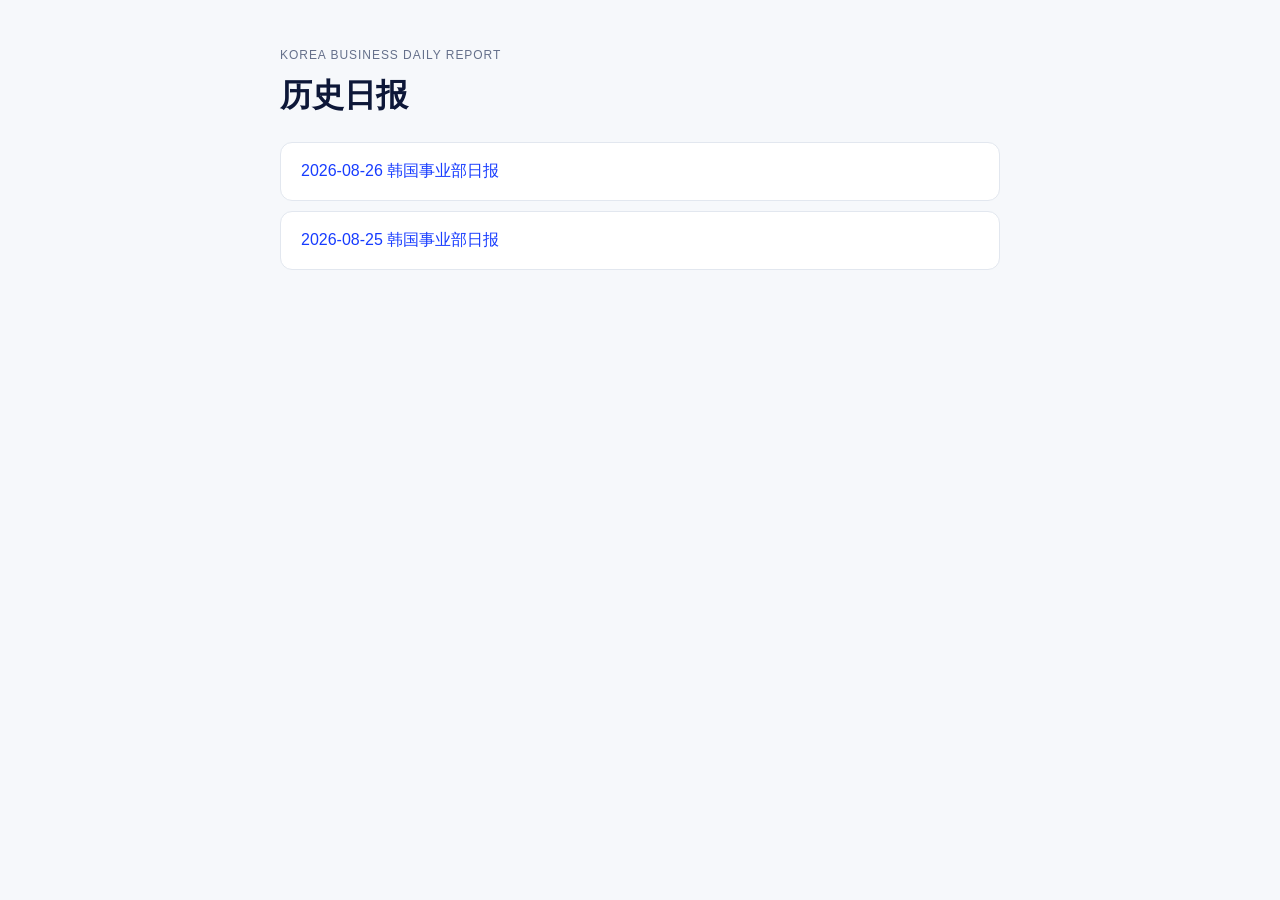
==== daily/index.html @ 08fa4aec "publish: Korea daily report 2026-08-26" ====
<!doctype html><html lang="zh-CN"><head><meta charset="utf-8"><meta name="viewport" content="width=device-width,initial-scale=1"><title>韩国事业部日报历史</title><style>body{margin:0;background:#f6f8fb;color:#0d1738;font-family:-apple-system,BlinkMacSystemFont,"Segoe UI","PingFang SC","Microsoft YaHei",sans-serif}.page{width:min(720px,calc(100% - 32px));margin:48px auto}.eyebrow{color:#65708b;font-size:12px;letter-spacing:.08em}h1{margin:8px 0 24px}ol{list-style:none;margin:0;padding:0;display:grid;gap:10px}a{display:block;padding:18px 20px;border:1px solid #e2e7ef;border-radius:12px;background:#fff;color:#173cff;text-decoration:none}</style></head><body><main class="page"><p class="eyebrow">KOREA BUSINESS DAILY REPORT</p><h1>历史日报</h1><ol><li><a href="2026-08-26/">2026-08-26 韩国事业部日报</a></li><li><a href="2026-08-25/">2026-08-25 韩国事业部日报</a></li></ol></main></body></html>
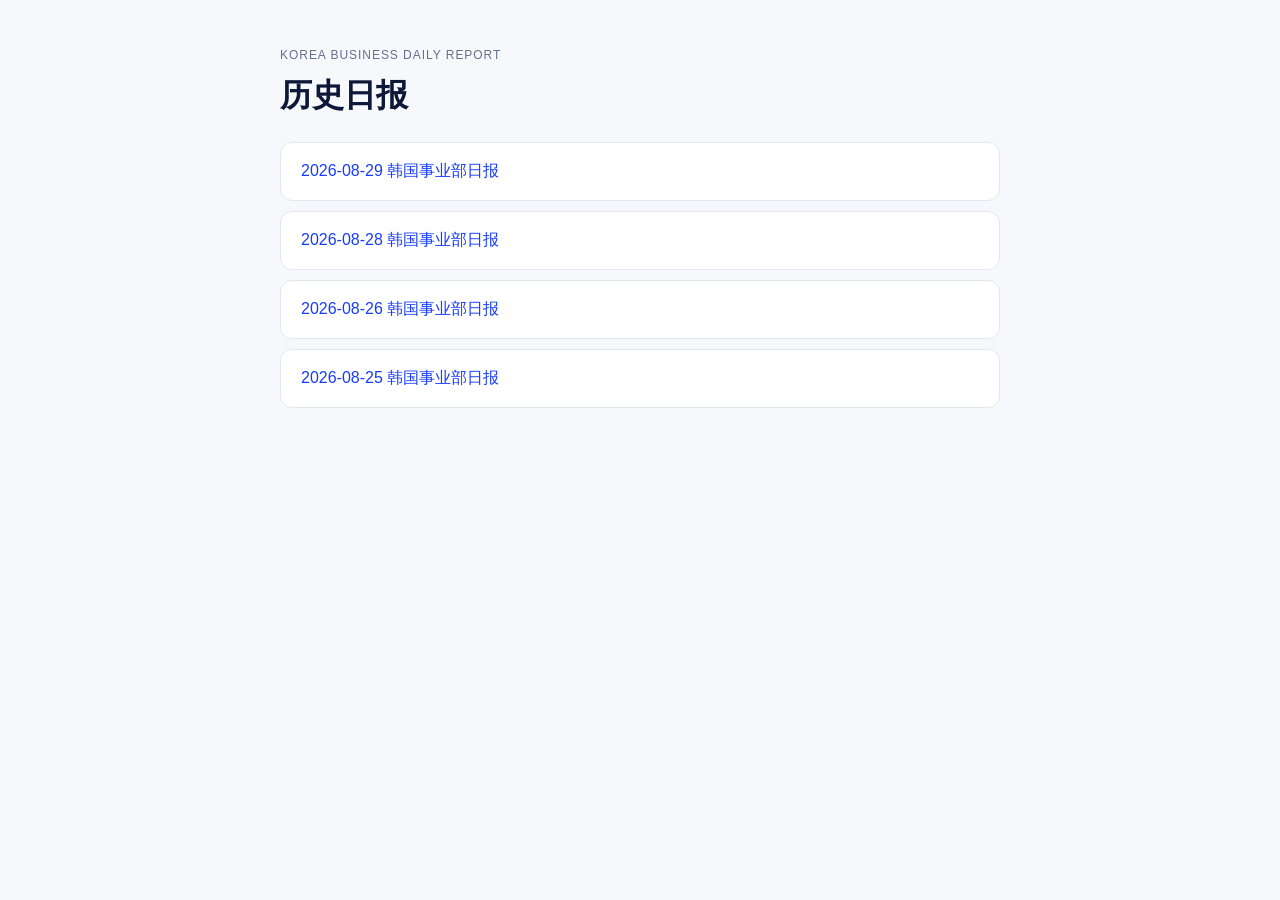
==== commit d9e5289b: "publish: add Korea daily reports 2026-08-28 and 2026-08-29" ====
--- a/daily/index.html
+++ b/daily/index.html
@@ -1 +1 @@
-<!doctype html><html lang="zh-CN"><head><meta charset="utf-8"><meta name="viewport" content="width=device-width,initial-scale=1"><title>韩国事业部日报历史</title><style>body{margin:0;background:#f6f8fb;color:#0d1738;font-family:-apple-system,BlinkMacSystemFont,"Segoe UI","PingFang SC","Microsoft YaHei",sans-serif}.page{width:min(720px,calc(100% - 32px));margin:48px auto}.eyebrow{color:#65708b;font-size:12px;letter-spacing:.08em}h1{margin:8px 0 24px}ol{list-style:none;margin:0;padding:0;display:grid;gap:10px}a{display:block;padding:18px 20px;border:1px solid #e2e7ef;border-radius:12px;background:#fff;color:#173cff;text-decoration:none}</style></head><body><main class="page"><p class="eyebrow">KOREA BUSINESS DAILY REPORT</p><h1>历史日报</h1><ol><li><a href="2026-08-26/">2026-08-26 韩国事业部日报</a></li><li><a href="2026-08-25/">2026-08-25 韩国事业部日报</a></li></ol></main></body></html>+<!doctype html><html lang="zh-CN"><head><meta charset="utf-8"><meta name="viewport" content="width=device-width,initial-scale=1"><title>韩国事业部日报历史</title><style>body{margin:0;background:#f6f8fb;color:#0d1738;font-family:-apple-system,BlinkMacSystemFont,"Segoe UI","PingFang SC","Microsoft YaHei",sans-serif}.page{width:min(720px,calc(100% - 32px));margin:48px auto}.eyebrow{color:#65708b;font-size:12px;letter-spacing:.08em}h1{margin:8px 0 24px}ol{list-style:none;margin:0;padding:0;display:grid;gap:10px}a{display:block;padding:18px 20px;border:1px solid #e2e7ef;border-radius:12px;background:#fff;color:#173cff;text-decoration:none}</style></head><body><main class="page"><p class="eyebrow">KOREA BUSINESS DAILY REPORT</p><h1>历史日报</h1><ol><li><a href="2026-08-29/">2026-08-29 韩国事业部日报</a></li><li><a href="2026-08-28/">2026-08-28 韩国事业部日报</a></li><li><a href="2026-08-26/">2026-08-26 韩国事业部日报</a></li><li><a href="2026-08-25/">2026-08-25 韩国事业部日报</a></li></ol></main></body></html>
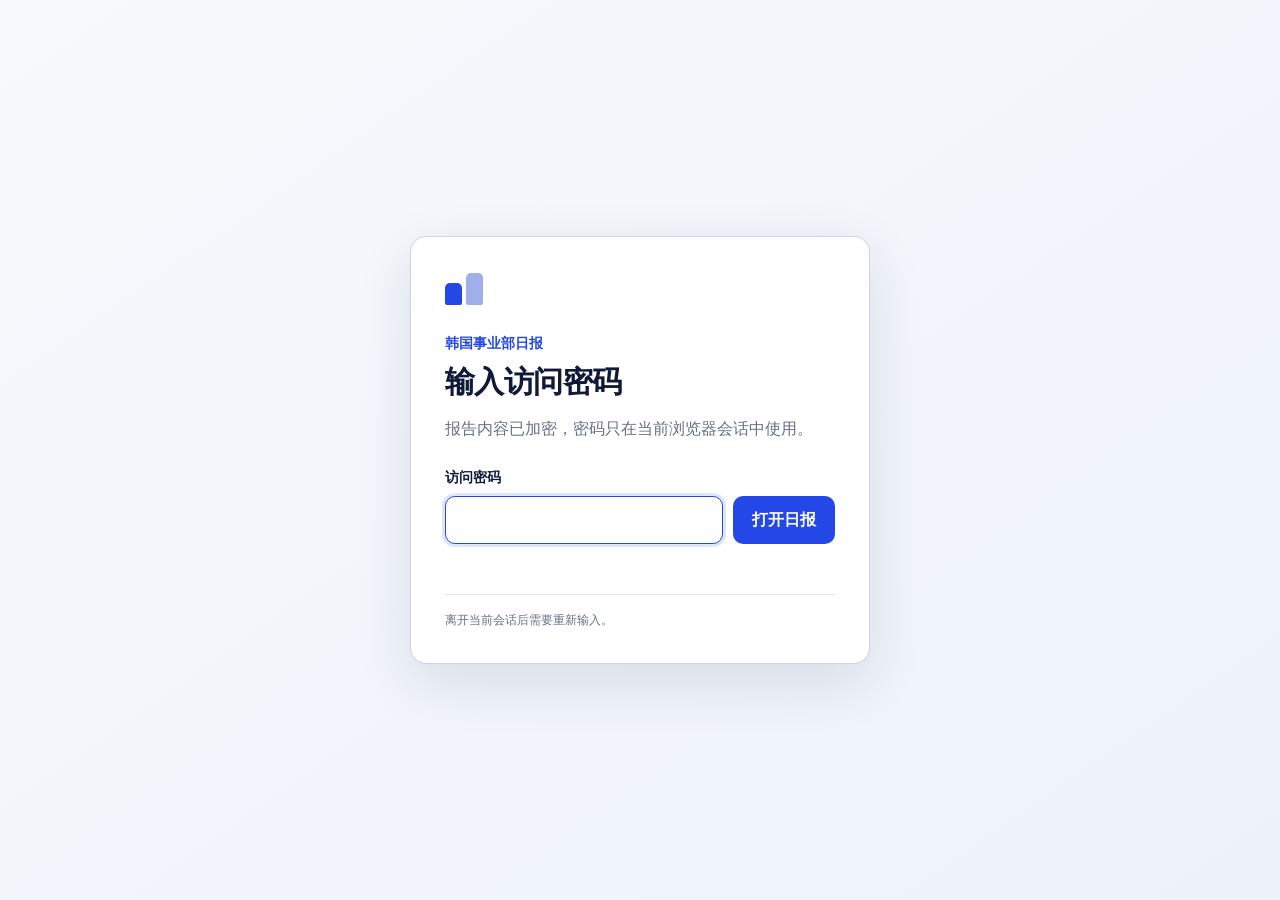
==== commit da794aa3: "publish: encrypt all Korea daily reports" ====
--- a/daily/index.html
+++ b/daily/index.html
@@ -1 +1,32 @@
-<!doctype html><html lang="zh-CN"><head><meta charset="utf-8"><meta name="viewport" content="width=device-width,initial-scale=1"><title>韩国事业部日报历史</title><style>body{margin:0;background:#f6f8fb;color:#0d1738;font-family:-apple-system,BlinkMacSystemFont,"Segoe UI","PingFang SC","Microsoft YaHei",sans-serif}.page{width:min(720px,calc(100% - 32px));margin:48px auto}.eyebrow{color:#65708b;font-size:12px;letter-spacing:.08em}h1{margin:8px 0 24px}ol{list-style:none;margin:0;padding:0;display:grid;gap:10px}a{display:block;padding:18px 20px;border:1px solid #e2e7ef;border-radius:12px;background:#fff;color:#173cff;text-decoration:none}</style></head><body><main class="page"><p class="eyebrow">KOREA BUSINESS DAILY REPORT</p><h1>历史日报</h1><ol><li><a href="2026-08-29/">2026-08-29 韩国事业部日报</a></li><li><a href="2026-08-28/">2026-08-28 韩国事业部日报</a></li><li><a href="2026-08-26/">2026-08-26 韩国事业部日报</a></li><li><a href="2026-08-25/">2026-08-25 韩国事业部日报</a></li></ol></main></body></html>+<!doctype html>
+<html lang="zh-CN">
+<head>
+  <meta charset="utf-8">
+  <meta name="viewport" content="width=device-width,initial-scale=1,viewport-fit=cover">
+  <meta name="robots" content="noindex, nofollow, noarchive">
+  <meta name="referrer" content="no-referrer">
+  <title>历史日报</title>
+  <link rel="stylesheet" href="../assets/unlock.css">
+</head>
+<body data-payload="../secure/history.enc.json">
+  <main id="unlock-panel" class="unlock-layout">
+    <section class="unlock-card" aria-labelledby="unlock-title">
+      <div class="brand-mark" aria-hidden="true"><span></span><span></span></div>
+      <p class="product-name">韩国事业部日报</p>
+      <h1 id="unlock-title">输入访问密码</h1>
+      <p class="unlock-copy">报告内容已加密，密码只在当前浏览器会话中使用。</p>
+      <form id="unlock-form" novalidate>
+        <label for="site-password">访问密码</label>
+        <div class="password-row">
+          <input id="site-password" name="password" type="password" autocomplete="current-password" required>
+          <button type="submit">打开日报</button>
+        </div>
+        <p id="unlock-error" class="unlock-error" role="alert" aria-live="polite"></p>
+      </form>
+      <p class="privacy-note">离开当前会话后需要重新输入。</p>
+    </section>
+  </main>
+  <main id="content" hidden></main>
+  <script type="module" src="../assets/unlock.mjs"></script>
+</body>
+</html>
--- a/assets/unlock.css
+++ b/assets/unlock.css
@@ -0,0 +1,2 @@
+:root{--ink:#101a38;--muted:#667085;--line:#dfe5ef;--paper:#fff;--bg:#f4f7fb;--blue:#2447e8;--blue-dark:#1734b7;--soft:#edf1ff;--red:#cf1c25;--radius:14px;--shadow:0 18px 55px rgba(31,48,89,.12)}*{box-sizing:border-box}html{scroll-behavior:smooth}body{margin:0;min-height:100dvh;background:var(--bg);color:var(--ink);font-family:-apple-system,BlinkMacSystemFont,"Segoe UI","PingFang SC","Microsoft YaHei",sans-serif}button,input{font:inherit}::selection{background:#ccd6ff;color:#101a38}.unlock-layout{min-height:100dvh;display:grid;place-items:center;padding:max(24px,env(safe-area-inset-top)) max(18px,env(safe-area-inset-right)) max(24px,env(safe-area-inset-bottom)) max(18px,env(safe-area-inset-left));background:linear-gradient(145deg,#f7f9fc 0%,#edf2fa 100%)}.unlock-card{width:min(100%,460px);padding:34px;border:1px solid rgba(191,202,222,.8);border-radius:16px;background:rgba(255,255,255,.96);box-shadow:var(--shadow)}.brand-mark{display:flex;gap:4px;width:42px;height:34px;align-items:flex-end;margin-bottom:30px}.brand-mark span{display:block;width:17px;border-radius:5px 5px 2px 2px;background:var(--blue)}.brand-mark span:first-child{height:22px}.brand-mark span:last-child{height:32px;background:#9fafea}.product-name{margin:0 0 9px;color:var(--blue);font-size:14px;font-weight:700}.unlock-card h1{margin:0;font-size:30px;letter-spacing:-.02em}.unlock-copy{margin:13px 0 27px;color:var(--muted);line-height:1.65}.unlock-card label{display:block;margin-bottom:9px;font-size:14px;font-weight:700}.password-row{display:grid;grid-template-columns:1fr auto;gap:10px}.password-row input{min-width:0;height:48px;border:1px solid #b9c4d8;border-radius:10px;padding:0 14px;color:var(--ink);background:#fff;outline:none}.password-row input:focus{border-color:var(--blue);box-shadow:0 0 0 3px rgba(36,71,232,.14)}.password-row button{height:48px;border:0;border-radius:10px;padding:0 19px;background:var(--blue);color:#fff;font-weight:750;cursor:pointer;transition:background .18s ease,transform .18s ease}.password-row button:hover{background:var(--blue-dark)}.password-row button:active{transform:translateY(1px)}.password-row button:disabled{background:#9aa7c7;cursor:not-allowed}.unlock-error{min-height:22px;margin:10px 0 0;color:#b4232c;font-size:13px}.privacy-note{margin:18px 0 0;padding-top:17px;border-top:1px solid var(--line);color:var(--muted);font-size:12px}.page{width:min(1460px,calc(100% - 36px));margin:26px auto 52px}.head{display:flex;justify-content:space-between;gap:24px;margin-bottom:18px}.head h1{margin:5px 0 7px;font-size:32px}.eyebrow,.meta,.subtle{color:var(--muted);font-size:13px}.eyebrow{letter-spacing:.08em}.date{border:1px solid #aeb9dd;border-radius:11px;background:#fff;padding:10px 14px;font-weight:700;height:max-content;white-space:nowrap}.nav,.filters{display:flex;gap:8px;overflow-x:auto}.nav{padding-bottom:15px}.nav a,.chip{white-space:nowrap;text-decoration:none;border:1px solid var(--line);background:#fff;border-radius:9px;padding:9px 14px;color:var(--ink)}.chip{cursor:pointer}.chip.active{border-color:var(--blue);color:var(--blue)}.section{scroll-margin-top:16px;margin-bottom:26px}.section-head{display:flex;align-items:center;justify-content:space-between;gap:16px;margin-bottom:11px}.title{display:flex;align-items:center;gap:10px}.title h2{font-size:22px;margin:0}.section-icon{width:32px;height:32px;border-radius:10px;background:var(--soft);display:inline-grid;place-items:center;color:var(--blue);font-weight:900}.card{background:#fff;border:1px solid var(--line);border-radius:var(--radius);box-shadow:0 8px 28px rgba(35,52,91,.07)}.unit-grid{display:grid;gap:16px}.unit{display:grid;grid-template-columns:minmax(310px,1fr) minmax(430px,1.12fr);padding:24px}.unit-name{grid-column:1/-1;font-size:21px;font-weight:800;margin-bottom:18px}.sales{display:grid;grid-template-columns:1fr 1fr;border-right:1px solid var(--line);padding-right:24px}.metric{padding:10px 18px}.metric+.metric{border-left:1px solid var(--line)}.label{font-size:14px}.money{color:var(--red);font-size:38px;font-weight:800;margin:22px 0 8px;font-variant-numeric:tabular-nums}.quality{padding-left:28px}.quality-row{display:grid;grid-template-columns:150px 1fr;gap:18px;padding:8px 0 17px}.quality-row+.quality-row{border-top:1px solid var(--line);padding-top:18px}.quality-value{color:var(--blue);font-size:30px;font-weight:800;margin-top:6px}.refund{text-align:right;color:var(--muted);align-self:center}.target{display:grid;gap:7px}.target-line{height:3px;background:var(--line);position:relative}.target-fill{display:block;height:100%;background:var(--blue)}.target-marker{position:absolute;top:-5px;width:2px;height:13px;background:#283b85}.target-meta{display:flex;justify-content:space-between;color:var(--muted);font-size:12px}.filters{padding:12px;background:#fff;border:1px solid var(--line);border-radius:var(--radius);margin-bottom:14px}.table-card{overflow:hidden}.table-head{display:flex;align-items:center;justify-content:space-between;padding:17px 20px;border-bottom:1px solid var(--line)}.scroll{overflow-x:auto}table{width:100%;min-width:1120px;border-collapse:collapse}th,td{padding:12px 14px;border-bottom:1px solid var(--line);font-size:13px;text-align:right;vertical-align:middle}th{color:var(--muted);background:#fbfcfe}th:first-child,td:first-child,th:nth-child(2),td:nth-child(2){text-align:left}tbody tr:last-child td{border-bottom:0}.rank{display:inline-grid;place-items:center;width:25px;height:25px;border-radius:50%;background:var(--soft);color:var(--blue);font-weight:800}.money-cell{color:var(--red);font-weight:750;white-space:nowrap;font-variant-numeric:tabular-nums}.tag,.level-badge,.count{display:inline-flex;border-radius:7px;background:#f0f3f9;color:#53607e;padding:4px 7px;font-size:11px}.count{color:var(--blue);background:var(--soft)}.news-columns{display:grid;grid-template-columns:1fr 1fr;gap:16px;margin-top:14px}.news-column,.feature{padding:17px}.news-list{display:grid;gap:12px}.news-card{border:1px solid var(--line);border-radius:12px;padding:14px}.news-card h3,.feature h3{margin:8px 0;line-height:1.35}.news-card p,.feature p{margin:6px 0;color:#34405d;line-height:1.55;font-size:13px}.why{color:var(--blue);font-weight:750;margin-top:10px}.source{display:flex;flex-wrap:wrap;gap:8px;color:var(--muted);font-size:12px;margin-top:10px}.source a{margin-left:auto;color:var(--blue)}.empty{padding:30px;text-align:center;color:var(--muted)}footer{text-align:center;color:var(--muted);font-size:12px;margin-top:18px}@media(max-width:1000px){.unit{grid-template-columns:1fr}.sales{border-right:0;border-bottom:1px solid var(--line);padding:0 0 18px}.quality{padding:18px 0 0}.news-columns{grid-template-columns:1fr}}@media(max-width:680px){.unlock-card{padding:26px 20px}.unlock-card h1{font-size:26px}.password-row{grid-template-columns:1fr}.password-row button{width:100%}.page{width:calc(100% - 20px);margin-top:16px}.head{flex-direction:column}.head h1{font-size:26px}.unit{padding:16px}.sales{grid-template-columns:1fr}.metric{padding:12px 0}.metric+.metric{border-left:0;border-top:1px solid var(--line)}.money{font-size:32px;margin-top:13px}.quality-row{grid-template-columns:1fr}.refund{text-align:left}.section-head{align-items:flex-start}.section-head>.subtle{max-width:42%;text-align:right}}
+@media(prefers-reduced-motion:reduce){html{scroll-behavior:auto}.password-row button{transition:none}}
